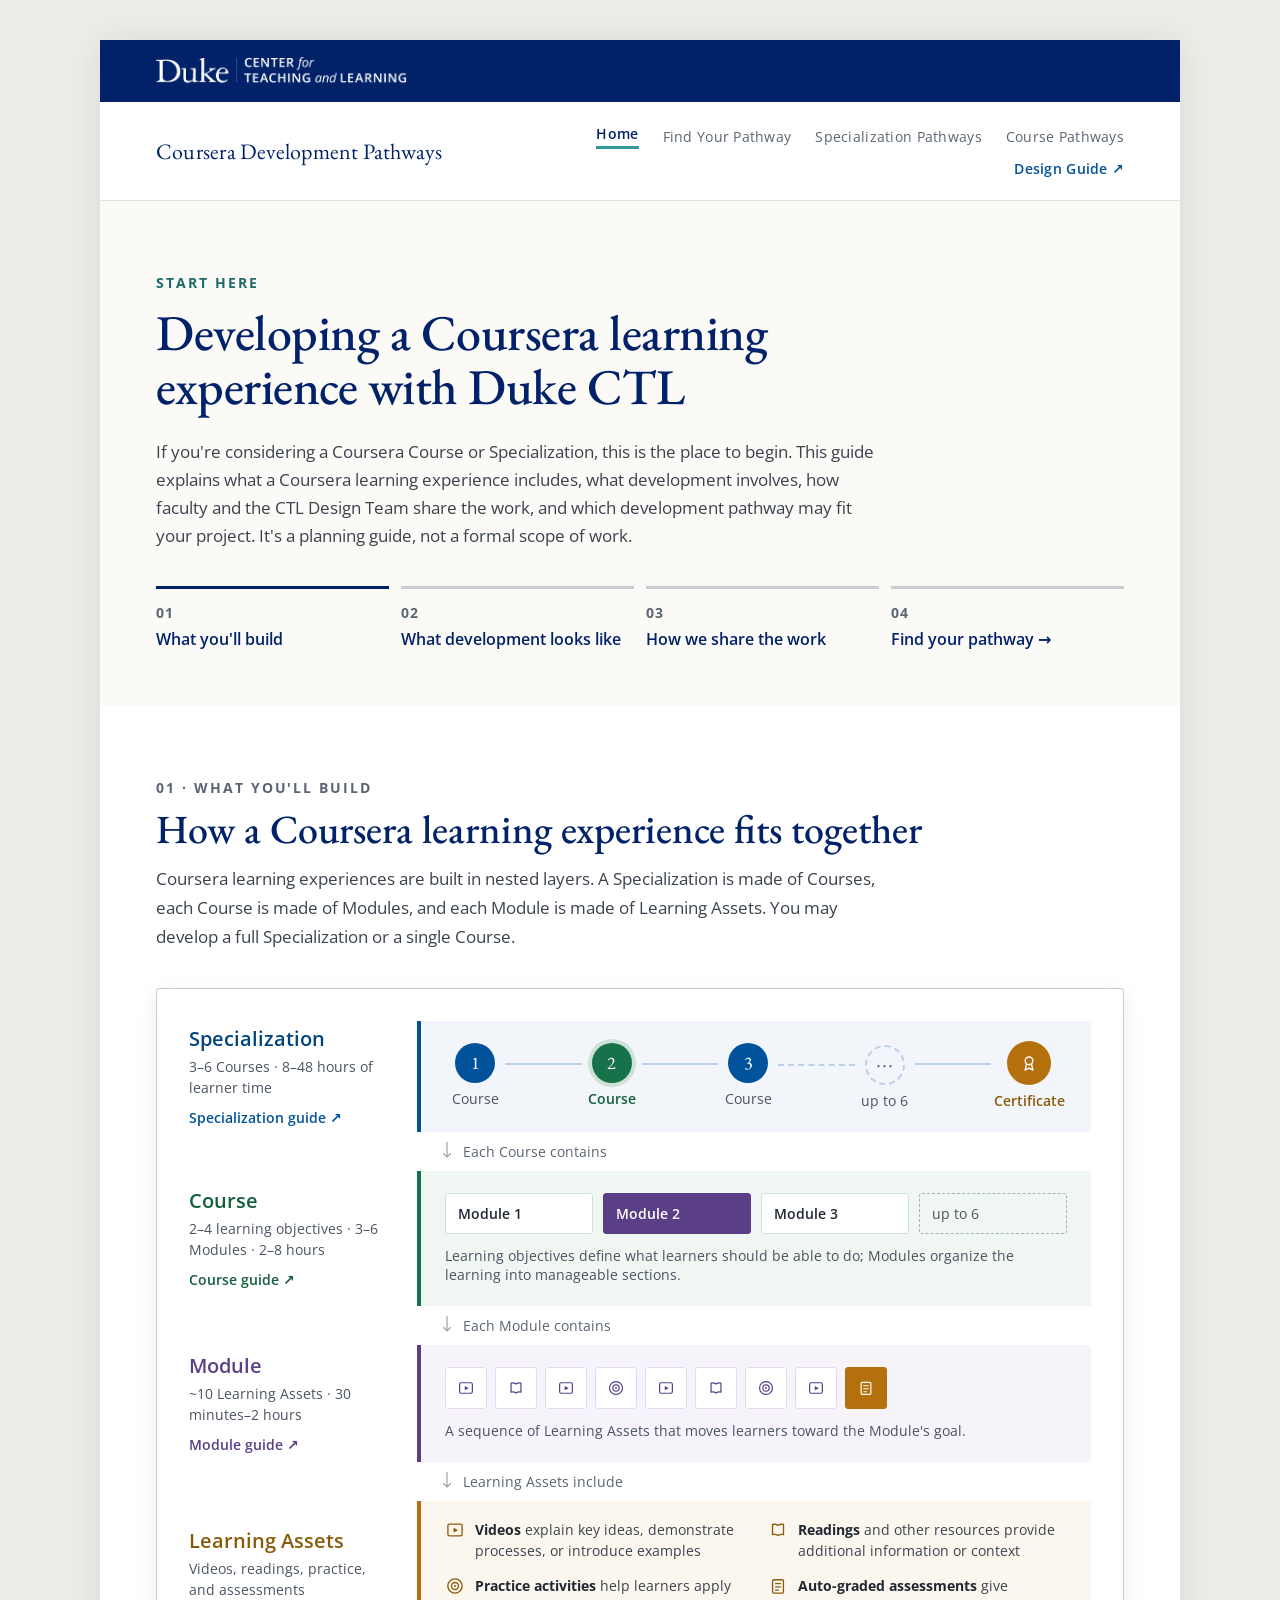
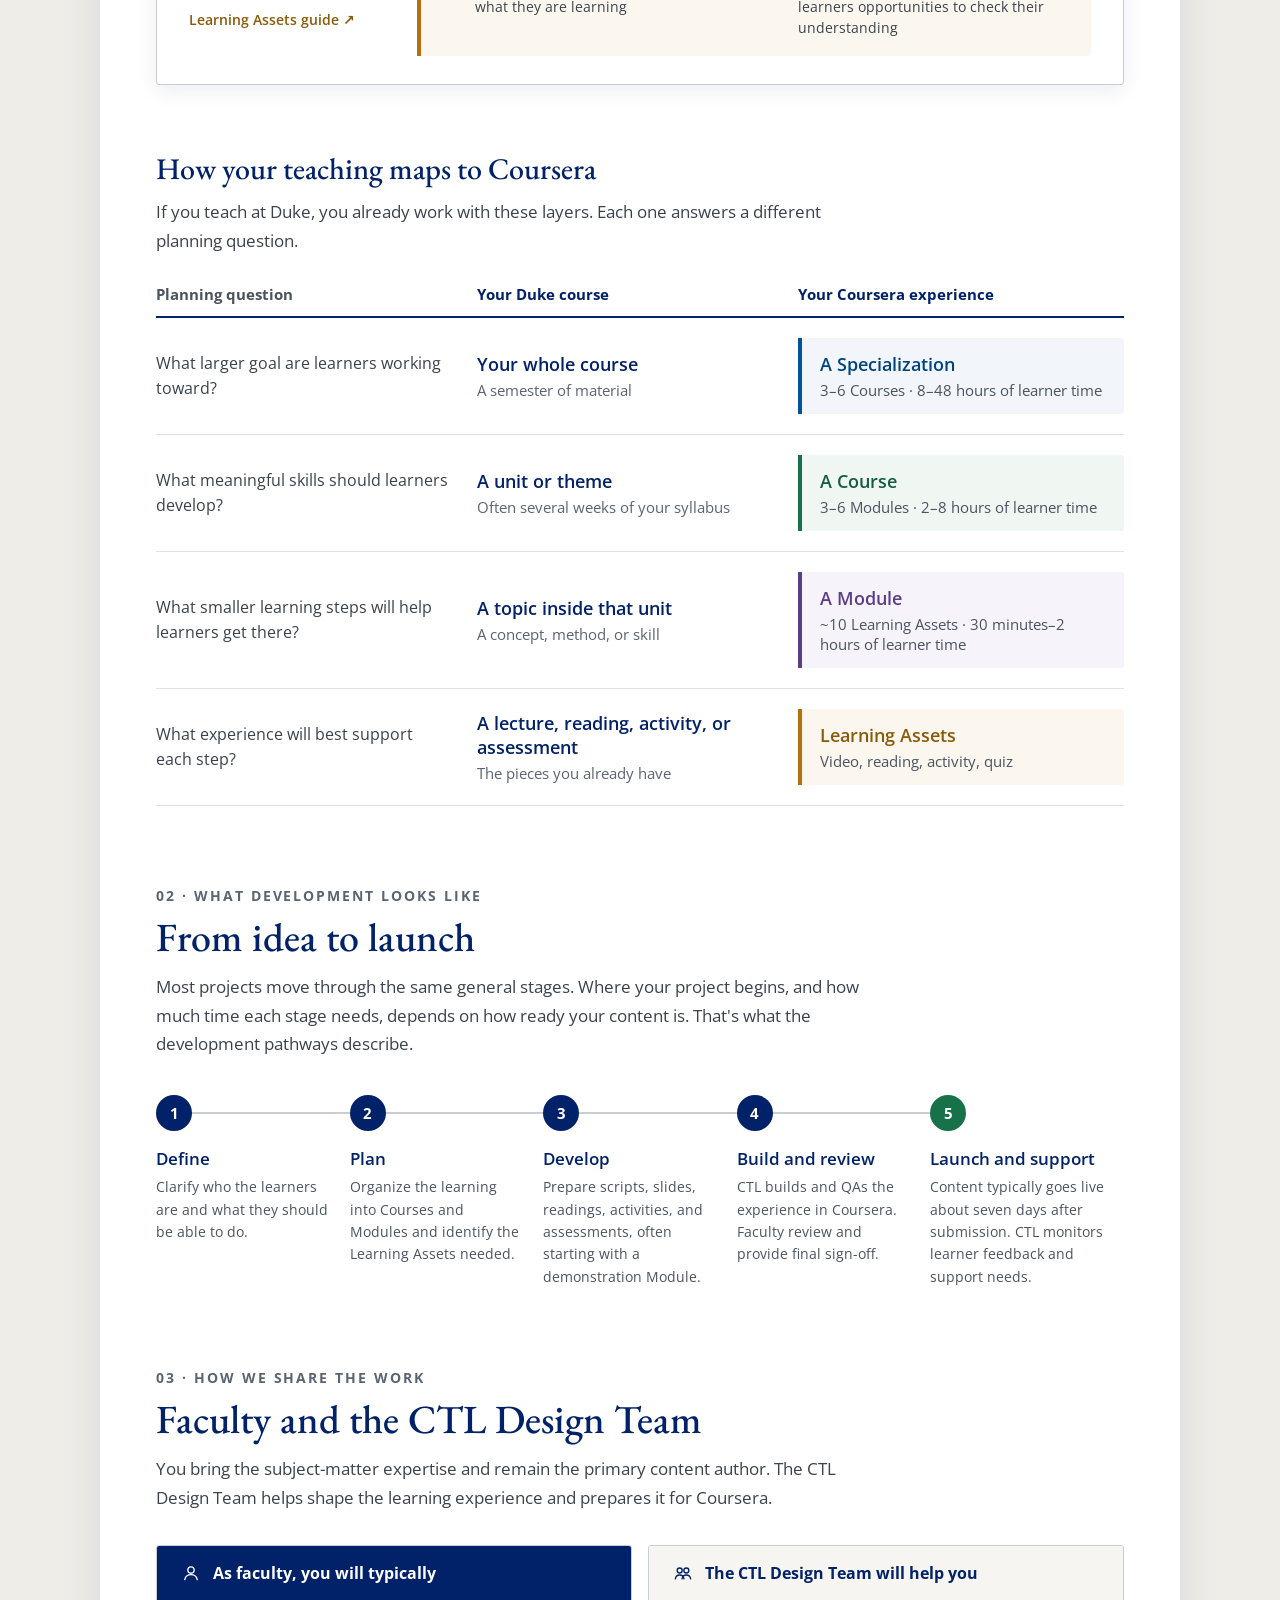
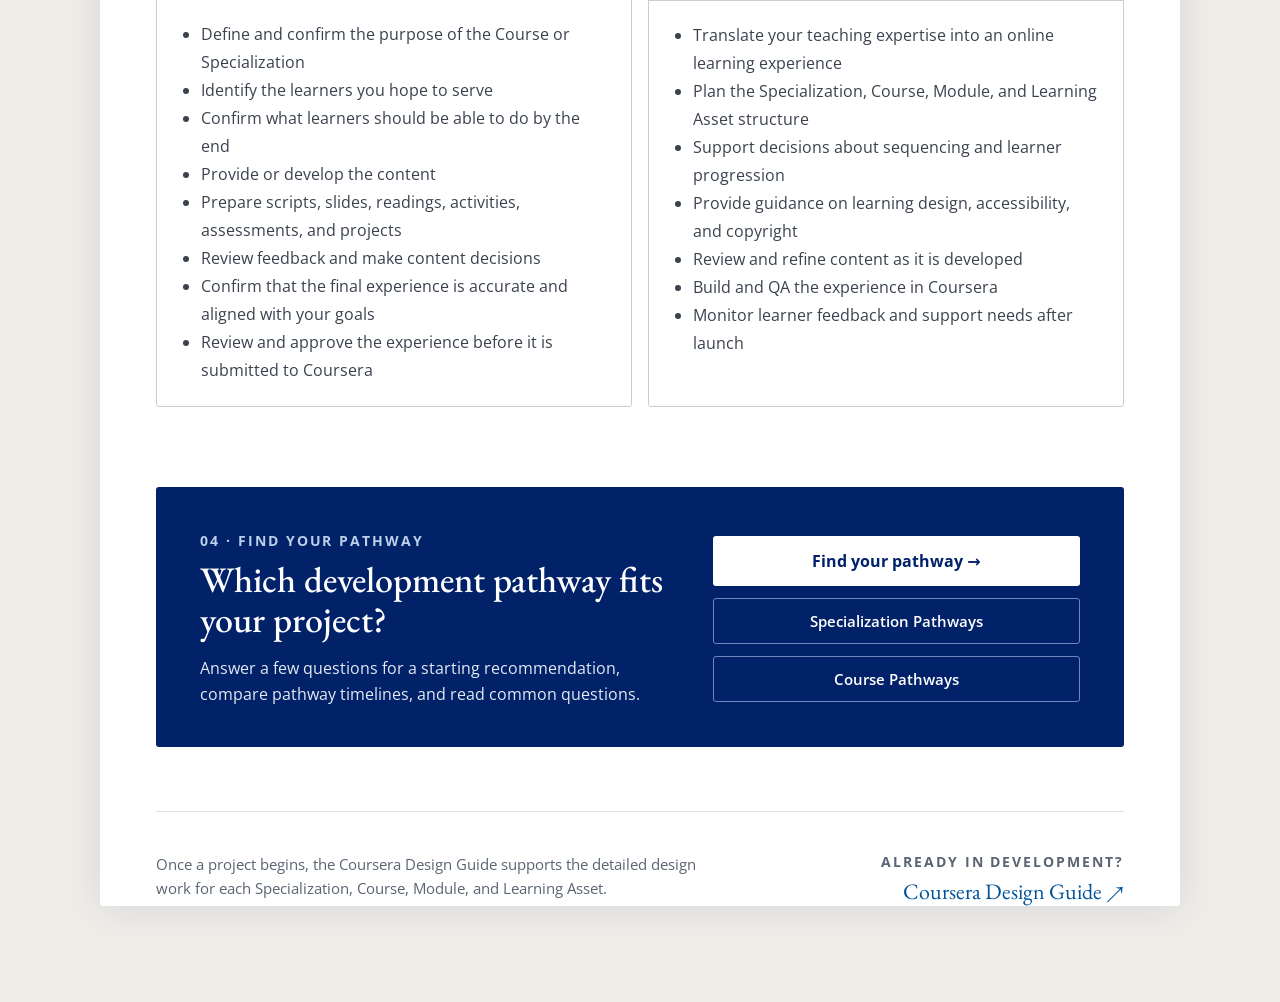
==== index.html @ c3b144e8 "Build Coursera Development Pathways static site Four pages flattened from the design handoff, with s" ====
<!DOCTYPE html>
<html lang="en">
<head>
<meta charset="utf-8">
<meta name="viewport" content="width=device-width, initial-scale=1">
<title>Coursera Development Pathways | Duke CTL</title>
<meta name="description" content="Duke CTL’s starting point for faculty developing a Coursera Course or Specialization: how development works, how the work is shared, and which development pathway fits your project.">
<link rel="preconnect" href="https://fonts.googleapis.com">
<link rel="preconnect" href="https://fonts.gstatic.com" crossorigin="">
<link href="https://fonts.googleapis.com/css2?family=EB+Garamond:ital,wght@0,400;0,500;0,600;1,400&amp;family=Open+Sans:wght@400;500;600;700&amp;display=swap" rel="stylesheet">
<link rel="stylesheet" href="site.css">
<style>

 body { margin:0; background:#EFEDE8; }
 a { color:#00539B; }
 a:hover { color:#125E3D; }
 @media screen and (max-width: 980px) {
   [data-shell] { padding:24px 16px !important; }
 }
 @media screen and (max-width: 820px) {
   [data-shell] [style*="grid-template-columns"] { grid-template-columns:minmax(0,1fr) !important; }
 }
 @media screen and (max-width: 680px) {
   [data-page] > div { padding-left:24px !important; padding-right:24px !important; }
 }
 :focus-visible{outline:2px solid #012169; outline-offset:2px;}
</style>
</head>
<body>
<div data-page="" style="font-family:'Open Sans',system-ui,sans-serif; padding:40px 24px; background:#EFEDE8;">
<div data-shell="" style="max-width:1080px; width:100%; margin:0 auto; background:#FFFFFF; box-shadow:0 2px 40px rgba(1,33,105,.10); border-radius:3px;">

<div style="display:flex; align-items:center; padding:16px 56px; background:#012169;">
<img src="assets/ctl-logo-white.png" alt="Duke Learning Innovation and Lifetime Education — Center for Teaching and Learning" style="height:30px; width:auto; display:block;">
</div>
<div style="display:flex; align-items:center; justify-content:space-between; gap:32px; padding:22px 56px; border-bottom:1px solid #E4E2DD;">
<span style="font-family:'EB Garamond',Garamond,serif; font-size:22px; color:#012169; letter-spacing:.01em; white-space:nowrap;">Coursera Development Pathways</span>
<nav aria-label="Site" style="display:flex; align-items:center; justify-content:flex-end; gap:10px 24px; font-size:14px; letter-spacing:.02em; flex-wrap:wrap;">
<span aria-current="page" style="color:#012169; font-weight:600; border-bottom:3px solid #339898; padding-bottom:3px; white-space:nowrap;">Home</span>
<a href="find-your-pathway.html" style="text-decoration:none; color:#5A6472; white-space:nowrap;">Find Your Pathway</a>
<a href="specialization-pathways.html" style="text-decoration:none; color:#5A6472; white-space:nowrap;">Specialization Pathways</a>
<a href="course-pathways.html" style="text-decoration:none; color:#5A6472; white-space:nowrap;">Course Pathways</a>
<a href="https://mlankster16.github.io/coursera-design-guide/" target="_blank" rel="noopener" style="text-decoration:none; color:#00539B; font-weight:600; white-space:nowrap;">Design Guide <span aria-hidden="true">↗</span><span class="sr-only"> (opens in a new tab)</span></a>
</nav>
</div>

<main>
<div style="padding:72px 56px 56px; background:#FBFAF7;">
<p style="margin:0 0 14px; font-size:14px; letter-spacing:.14em; text-transform:uppercase; color:#1D6B6B; font-weight:700;">Start here</p>
<h1 style="margin:0 0 24px; font-family:'EB Garamond',Garamond,serif; font-weight:500; font-size:50px; line-height:1.08; color:#012169; letter-spacing:-.01em; text-wrap:balance;">Developing a Coursera learning experience with Duke CTL</h1>
<p style="margin:0 0 36px; font-size:17px; line-height:1.65; color:#3A424E; max-width:730px; text-wrap:pretty;">If you're considering a Coursera Course or Specialization, this is the place to begin. This guide explains what a Coursera learning experience includes, what development involves, how faculty and the CTL Design Team share the work, and which development pathway may fit your project. It's a planning guide, not a formal scope of work.</p>
<div style="display:grid; grid-template-columns:repeat(4,minmax(0,1fr)); gap:12px;">
 <a href="#what" style="text-decoration:none; display:flex; flex-direction:column; gap:6px; padding:14px 0 0; border-top:3px solid #012169;" class="h1">
  <span style="font-size:14px; font-weight:700; color:#5A6472; letter-spacing:.1em;">01</span>
  <span style="font-size:16px; font-weight:600; color:#012169;">What you'll build</span>
 </a>
 <a href="#process" style="text-decoration:none; display:flex; flex-direction:column; gap:6px; padding:14px 0 0; border-top:3px solid #C9CDD4;" class="h1">
  <span style="font-size:14px; font-weight:700; color:#5A6472; letter-spacing:.1em;">02</span>
  <span style="font-size:16px; font-weight:600; color:#012169;">What development looks like</span>
 </a>
 <a href="#roles" style="text-decoration:none; display:flex; flex-direction:column; gap:6px; padding:14px 0 0; border-top:3px solid #C9CDD4;" class="h1">
  <span style="font-size:14px; font-weight:700; color:#5A6472; letter-spacing:.1em;">03</span>
  <span style="font-size:16px; font-weight:600; color:#012169;">How we share the work</span>
 </a>
 <a href="find-your-pathway.html" style="text-decoration:none; display:flex; flex-direction:column; gap:6px; padding:14px 0 0; border-top:3px solid #C9CDD4;" class="h1">
  <span style="font-size:14px; font-weight:700; color:#5A6472; letter-spacing:.1em;">04</span>
  <span style="font-size:16px; font-weight:600; color:#012169;">Find your pathway <span aria-hidden="true">→</span></span>
 </a>
</div>
</div>

<div id="what" style="padding:72px 56px 0;">
<p style="margin:0 0 10px; font-size:14px; letter-spacing:.14em; text-transform:uppercase; color:#5A6472; font-weight:700;">01 · What you'll build</p>
<h2 style="margin:0 0 14px; font-family:'EB Garamond',serif; font-weight:500; font-size:40px; line-height:1.1; color:#012169;">How a Coursera learning experience fits together</h2>
<p style="margin:0 0 36px; font-size:17px; line-height:1.7; color:#3A424E; max-width:730px; text-wrap:pretty;">Coursera learning experiences are built in nested layers. A Specialization is made of Courses, each Course is made of Modules, and each Module is made of Learning Assets. You may develop a full Specialization or a single Course.</p>

<div style="border:1px solid #C9CDD4; border-radius:3px; box-shadow:0 6px 20px rgba(1,33,105,.08); background:#FFFFFF; padding:32px 32px 28px;">

 <div style="display:grid; grid-template-columns:200px minmax(0,1fr); gap:28px; align-items:center;">
  <div>
   <p style="margin:0 0 4px; font-size:20px; font-weight:600; color:#00447F;">Specialization</p>
   <p style="margin:0 0 8px; font-size:14px; line-height:1.5; color:#4A5361;">3–6 Courses · 8–48 hours of learner time</p>
   <a href="https://mlankster16.github.io/coursera-design-guide/specialization/" target="_blank" rel="noopener" style="font-size:14px; font-weight:600; color:#00539B; text-decoration:none;">Specialization guide <span aria-hidden="true">↗</span><span class="sr-only"> (opens in a new tab)</span></a>
  </div>
  <div style="border-left:4px solid #00539B; background:#F2F6FB; border-radius:0 3px 3px 0; padding:22px 24px;">
   <div style="display:flex; align-items:flex-start;">
    <div style="flex:none; display:flex; flex-direction:column; align-items:center; gap:6px; width:60px;">
     <div style="width:40px; height:40px; border-radius:50%; background:#00539B; color:#FFFFFF; display:flex; align-items:center; justify-content:center; font-family:'EB Garamond',serif; font-size:18px;">1</div>
     <span style="font-size:14px; color:#4A5361;">Course</span>
    </div>
    <div style="flex:1 1 auto; height:2px; background:#BCD0E8; margin-top:20px;"></div>
    <div style="flex:none; display:flex; flex-direction:column; align-items:center; gap:6px; width:60px;">
     <div style="width:40px; height:40px; border-radius:50%; background:#17724A; color:#FFFFFF; display:flex; align-items:center; justify-content:center; font-family:'EB Garamond',serif; font-size:18px; box-shadow:0 0 0 4px #CFE2D8;">2</div>
     <span style="font-size:14px; color:#125E3D; font-weight:600;">Course</span>
    </div>
    <div style="flex:1 1 auto; height:2px; background:#BCD0E8; margin-top:20px;"></div>
    <div style="flex:none; display:flex; flex-direction:column; align-items:center; gap:6px; width:60px;">
     <div style="width:40px; height:40px; border-radius:50%; background:#00539B; color:#FFFFFF; display:flex; align-items:center; justify-content:center; font-family:'EB Garamond',serif; font-size:18px;">3</div>
     <span style="font-size:14px; color:#4A5361;">Course</span>
    </div>
    <div style="flex:1 1 auto; height:0; border-top:2px dashed #BCD0E8; margin-top:21px;"></div>
    <div style="flex:none; display:flex; flex-direction:column; align-items:center; gap:6px; width:60px;">
     <div style="width:36px; height:36px; margin-top:2px; border-radius:50%; border:2px dashed #BCD0E8; color:#5A6472; display:flex; align-items:center; justify-content:center; font-size:18px;">⋯</div>
     <span style="font-size:14px; color:#4A5361;">up to 6</span>
    </div>
    <div style="flex:1 1 auto; height:2px; background:#BCD0E8; margin-top:20px;"></div>
    <div style="flex:none; display:flex; flex-direction:column; align-items:center; gap:6px; width:76px;">
     <div style="width:44px; height:44px; margin-top:-2px; border-radius:50%; background:#B4700C; display:flex; align-items:center; justify-content:center;"><svg viewBox="0 0 24 24" width="20" height="20" aria-hidden="true"><circle cx="12" cy="9.4" r="4.6" fill="none" stroke="#FFFFFF" stroke-width="1.7"></circle><path d="M9 13.2l-1.7 7.3 4.7-2.3 4.7 2.3-1.7-7.3" fill="none" stroke="#FFFFFF" stroke-width="1.7" stroke-linejoin="round"></path></svg></div>
     <span style="font-size:14px; color:#8A5A0B; font-weight:600;">Certificate</span>
    </div>
   </div>
  </div>
 </div>

 <div style="display:grid; grid-template-columns:200px minmax(0,1fr); gap:28px;">
  <div></div>
  <div style="display:flex; align-items:center; gap:10px; padding:10px 0 10px 24px; font-size:14px; color:#5A6472;">
   <svg viewBox="0 0 16 24" width="12" height="18" aria-hidden="true"><path d="M8 0v20M3 15l5 5 5-5" fill="none" stroke="#9AA3AE" stroke-width="1.6"></path></svg>
   <span>Each Course contains</span>
  </div>
 </div>

 <div style="display:grid; grid-template-columns:200px minmax(0,1fr); gap:28px; align-items:center;">
  <div>
   <p style="margin:0 0 4px; font-size:20px; font-weight:600; color:#125E3D;">Course</p>
   <p style="margin:0 0 8px; font-size:14px; line-height:1.5; color:#4A5361;">2–4 learning objectives · 3–6 Modules · 2–8 hours</p>
   <a href="https://mlankster16.github.io/coursera-design-guide/course/" target="_blank" rel="noopener" style="font-size:14px; font-weight:600; color:#125E3D; text-decoration:none;">Course guide <span aria-hidden="true">↗</span><span class="sr-only"> (opens in a new tab)</span></a>
  </div>
  <div style="border-left:4px solid #17724A; background:#F0F6F2; border-radius:0 3px 3px 0; padding:22px 24px;">
   <div style="display:flex; gap:10px; flex-wrap:wrap;">
    <div style="flex:1 1 90px; background:#FFFFFF; border:1px solid #CFE2D8; border-radius:3px; padding:10px 12px; font-size:14px; font-weight:600; color:#1F2833;">Module 1</div>
    <div style="flex:1 1 90px; background:#5A3F87; border:1px solid #5A3F87; border-radius:3px; padding:10px 12px; font-size:14px; font-weight:600; color:#FFFFFF;">Module 2</div>
    <div style="flex:1 1 90px; background:#FFFFFF; border:1px solid #CFE2D8; border-radius:3px; padding:10px 12px; font-size:14px; font-weight:600; color:#1F2833;">Module 3</div>
    <div style="flex:1 1 90px; background:transparent; border:1px dashed #9FB8AB; border-radius:3px; padding:10px 12px; font-size:14px; color:#4A5361;">up to 6</div>
   </div>
   <p style="margin:12px 0 0; font-size:14px; color:#4A5361;">Learning objectives define what learners should be able to do; Modules organize the learning into manageable sections.</p>
  </div>
 </div>

 <div style="display:grid; grid-template-columns:200px minmax(0,1fr); gap:28px;">
  <div></div>
  <div style="display:flex; align-items:center; gap:10px; padding:10px 0 10px 24px; font-size:14px; color:#5A6472;">
   <svg viewBox="0 0 16 24" width="12" height="18" aria-hidden="true"><path d="M8 0v20M3 15l5 5 5-5" fill="none" stroke="#9AA3AE" stroke-width="1.6"></path></svg>
   <span>Each Module contains</span>
  </div>
 </div>

 <div style="display:grid; grid-template-columns:200px minmax(0,1fr); gap:28px; align-items:center;">
  <div>
   <p style="margin:0 0 4px; font-size:20px; font-weight:600; color:#5A3F87;">Module</p>
   <p style="margin:0 0 8px; font-size:14px; line-height:1.5; color:#4A5361;">~10 Learning Assets · 30 minutes–2 hours</p>
   <a href="https://mlankster16.github.io/coursera-design-guide/module/" target="_blank" rel="noopener" style="font-size:14px; font-weight:600; color:#5A3F87; text-decoration:none;">Module guide <span aria-hidden="true">↗</span><span class="sr-only"> (opens in a new tab)</span></a>
  </div>
  <div style="border-left:4px solid #5A3F87; background:#F6F3FA; border-radius:0 3px 3px 0; padding:22px 24px;">
   <div style="display:flex; gap:8px; flex-wrap:wrap;">
    <div title="Video" style="width:40px; height:40px; background:#FFFFFF; border:1px solid #E3DBF0; border-radius:3px; display:flex; align-items:center; justify-content:center;"><svg viewBox="0 0 24 24" width="18" height="18" aria-hidden="true"><rect x="3.5" y="5" width="17" height="14" rx="2" fill="none" stroke="#5A3F87" stroke-width="1.6"></rect><path d="M10.3 9.3l5.4 2.9-5.4 2.9z" fill="#5A3F87"></path></svg></div>
    <div title="Reading" style="width:40px; height:40px; background:#FFFFFF; border:1px solid #E3DBF0; border-radius:3px; display:flex; align-items:center; justify-content:center;"><svg viewBox="0 0 24 24" width="18" height="18" aria-hidden="true"><path d="M12 6.6c-1.9-1.4-4.3-1.8-6.6-1.2v12.1c2.3-.6 4.7-.2 6.6 1.1 1.9-1.3 4.3-1.7 6.6-1.1V5.4c-2.3-.6-4.7-.2-6.6 1.2z" fill="none" stroke="#5A3F87" stroke-width="1.6" stroke-linejoin="round"></path></svg></div>
    <div title="Video" style="width:40px; height:40px; background:#FFFFFF; border:1px solid #E3DBF0; border-radius:3px; display:flex; align-items:center; justify-content:center;"><svg viewBox="0 0 24 24" width="18" height="18" aria-hidden="true"><rect x="3.5" y="5" width="17" height="14" rx="2" fill="none" stroke="#5A3F87" stroke-width="1.6"></rect><path d="M10.3 9.3l5.4 2.9-5.4 2.9z" fill="#5A3F87"></path></svg></div>
    <div title="Practice" style="width:40px; height:40px; background:#FFFFFF; border:1px solid #E3DBF0; border-radius:3px; display:flex; align-items:center; justify-content:center;"><svg viewBox="0 0 24 24" width="18" height="18" aria-hidden="true"><circle cx="12" cy="12" r="8.6" fill="none" stroke="#5A3F87" stroke-width="1.6"></circle><circle cx="12" cy="12" r="4.2" fill="none" stroke="#5A3F87" stroke-width="1.6"></circle><circle cx="12" cy="12" r="1.2" fill="#5A3F87"></circle></svg></div>
    <div title="Video" style="width:40px; height:40px; background:#FFFFFF; border:1px solid #E3DBF0; border-radius:3px; display:flex; align-items:center; justify-content:center;"><svg viewBox="0 0 24 24" width="18" height="18" aria-hidden="true"><rect x="3.5" y="5" width="17" height="14" rx="2" fill="none" stroke="#5A3F87" stroke-width="1.6"></rect><path d="M10.3 9.3l5.4 2.9-5.4 2.9z" fill="#5A3F87"></path></svg></div>
    <div title="Reading" style="width:40px; height:40px; background:#FFFFFF; border:1px solid #E3DBF0; border-radius:3px; display:flex; align-items:center; justify-content:center;"><svg viewBox="0 0 24 24" width="18" height="18" aria-hidden="true"><path d="M12 6.6c-1.9-1.4-4.3-1.8-6.6-1.2v12.1c2.3-.6 4.7-.2 6.6 1.1 1.9-1.3 4.3-1.7 6.6-1.1V5.4c-2.3-.6-4.7-.2-6.6 1.2z" fill="none" stroke="#5A3F87" stroke-width="1.6" stroke-linejoin="round"></path></svg></div>
    <div title="Practice" style="width:40px; height:40px; background:#FFFFFF; border:1px solid #E3DBF0; border-radius:3px; display:flex; align-items:center; justify-content:center;"><svg viewBox="0 0 24 24" width="18" height="18" aria-hidden="true"><circle cx="12" cy="12" r="8.6" fill="none" stroke="#5A3F87" stroke-width="1.6"></circle><circle cx="12" cy="12" r="4.2" fill="none" stroke="#5A3F87" stroke-width="1.6"></circle><circle cx="12" cy="12" r="1.2" fill="#5A3F87"></circle></svg></div>
    <div title="Video" style="width:40px; height:40px; background:#FFFFFF; border:1px solid #E3DBF0; border-radius:3px; display:flex; align-items:center; justify-content:center;"><svg viewBox="0 0 24 24" width="18" height="18" aria-hidden="true"><rect x="3.5" y="5" width="17" height="14" rx="2" fill="none" stroke="#5A3F87" stroke-width="1.6"></rect><path d="M10.3 9.3l5.4 2.9-5.4 2.9z" fill="#5A3F87"></path></svg></div>
    <div title="Assessment" style="width:40px; height:40px; background:#B4700C; border:1px solid #B4700C; border-radius:3px; display:flex; align-items:center; justify-content:center;"><svg viewBox="0 0 24 24" width="18" height="18" aria-hidden="true"><rect x="5.5" y="4.5" width="13" height="16" rx="1.6" fill="none" stroke="#FFFFFF" stroke-width="1.6"></rect><path d="M9 9h6M9 13h6M9 17h3.5" fill="none" stroke="#FFFFFF" stroke-width="1.5" stroke-linecap="round"></path></svg></div>
   </div>
   <p style="margin:12px 0 0; font-size:14px; color:#4A5361;">A sequence of Learning Assets that moves learners toward the Module's goal.</p>
  </div>
 </div>

 <div style="display:grid; grid-template-columns:200px minmax(0,1fr); gap:28px;">
  <div></div>
  <div style="display:flex; align-items:center; gap:10px; padding:10px 0 10px 24px; font-size:14px; color:#5A6472;">
   <svg viewBox="0 0 16 24" width="12" height="18" aria-hidden="true"><path d="M8 0v20M3 15l5 5 5-5" fill="none" stroke="#9AA3AE" stroke-width="1.6"></path></svg>
   <span>Learning Assets include</span>
  </div>
 </div>

 <div style="display:grid; grid-template-columns:200px minmax(0,1fr); gap:28px; align-items:center;">
  <div>
   <p style="margin:0 0 4px; font-size:20px; font-weight:600; color:#8A5A0B;">Learning Assets</p>
   <p style="margin:0 0 8px; font-size:14px; line-height:1.5; color:#4A5361;">Videos, readings, practice, and assessments</p>
   <a href="https://mlankster16.github.io/coursera-design-guide/learning-assets/" target="_blank" rel="noopener" style="font-size:14px; font-weight:600; color:#8A5A0B; text-decoration:none;">Learning Assets guide <span aria-hidden="true">↗</span><span class="sr-only"> (opens in a new tab)</span></a>
  </div>
  <div style="border-left:4px solid #B4700C; background:#FCF7EE; border-radius:0 3px 3px 0; padding:18px 24px;">
   <div style="display:grid; grid-template-columns:repeat(2,minmax(0,1fr)); gap:14px 24px;">
    <div style="display:flex; gap:10px; align-items:flex-start;">
     <svg viewBox="0 0 24 24" width="20" height="20" aria-hidden="true" style="flex:none; margin-top:1px;"><rect x="3.5" y="5" width="17" height="14" rx="2" fill="none" stroke="#8A5A0B" stroke-width="1.6"></rect><path d="M10.3 9.3l5.4 2.9-5.4 2.9z" fill="#8A5A0B"></path></svg>
     <p style="margin:0; font-size:14px; line-height:1.5; color:#3A424E;"><strong style="color:#1F2833;">Videos</strong> explain key ideas, demonstrate processes, or introduce examples</p>
    </div>
    <div style="display:flex; gap:10px; align-items:flex-start;">
     <svg viewBox="0 0 24 24" width="20" height="20" aria-hidden="true" style="flex:none; margin-top:1px;"><path d="M12 6.6c-1.9-1.4-4.3-1.8-6.6-1.2v12.1c2.3-.6 4.7-.2 6.6 1.1 1.9-1.3 4.3-1.7 6.6-1.1V5.4c-2.3-.6-4.7-.2-6.6 1.2z" fill="none" stroke="#8A5A0B" stroke-width="1.6" stroke-linejoin="round"></path></svg>
     <p style="margin:0; font-size:14px; line-height:1.5; color:#3A424E;"><strong style="color:#1F2833;">Readings</strong> and other resources provide additional information or context</p>
    </div>
    <div style="display:flex; gap:10px; align-items:flex-start;">
     <svg viewBox="0 0 24 24" width="20" height="20" aria-hidden="true" style="flex:none; margin-top:1px;"><circle cx="12" cy="12" r="8.6" fill="none" stroke="#8A5A0B" stroke-width="1.6"></circle><circle cx="12" cy="12" r="4.2" fill="none" stroke="#8A5A0B" stroke-width="1.6"></circle><circle cx="12" cy="12" r="1.2" fill="#8A5A0B"></circle></svg>
     <p style="margin:0; font-size:14px; line-height:1.5; color:#3A424E;"><strong style="color:#1F2833;">Practice activities</strong> help learners apply what they are learning</p>
    </div>
    <div style="display:flex; gap:10px; align-items:flex-start;">
     <svg viewBox="0 0 24 24" width="20" height="20" aria-hidden="true" style="flex:none; margin-top:1px;"><rect x="5.5" y="4.5" width="13" height="16" rx="1.6" fill="none" stroke="#8A5A0B" stroke-width="1.6"></rect><path d="M9 9h6M9 13h6M9 17h3.5" fill="none" stroke="#8A5A0B" stroke-width="1.5" stroke-linecap="round"></path></svg>
     <p style="margin:0; font-size:14px; line-height:1.5; color:#3A424E;"><strong style="color:#1F2833;">Auto-graded assessments</strong> give learners opportunities to check their understanding</p>
    </div>
   </div>
  </div>
 </div>
</div>
</div>

<div style="padding:64px 56px 0;">
<h3 style="margin:0 0 10px; font-family:'EB Garamond',serif; font-weight:500; font-size:30px; color:#012169;">How your teaching maps to Coursera</h3>
<p style="margin:0 0 28px; font-size:17px; line-height:1.7; color:#3A424E; max-width:730px;">If you teach at Duke, you already work with these layers. Each one answers a different planning question.</p>
<div style="display:grid; grid-template-columns:minmax(0,1fr) minmax(0,1fr) minmax(0,1.1fr); gap:24px; padding:0 0 12px; border-bottom:2px solid #012169;">
 <p style="margin:0; font-size:15px; font-weight:700; color:#4A5361;">Planning question</p>
 <p style="margin:0; font-size:15px; font-weight:700; color:#012169;">Your Duke course</p>
 <p style="margin:0; font-size:15px; font-weight:700; color:#012169;">Your Coursera experience</p>
</div>
<div style="display:grid; grid-template-columns:minmax(0,1fr) minmax(0,1fr) minmax(0,1.1fr); gap:24px; align-items:center; padding:20px 0; border-bottom:1px solid #E4E2DD;">
 <p style="margin:0; font-size:16px; line-height:1.55; color:#3A424E;">What larger goal are learners working toward?</p>
 <div><p style="margin:0 0 4px; font-size:18px; font-weight:600; color:#012169;">Your whole course</p><p style="margin:0; font-size:15px; color:#5A6472;">A semester of material</p></div>
 <div style="border-left:4px solid #00539B; background:#F2F6FB; padding:14px 18px; border-radius:0 3px 3px 0;"><p style="margin:0 0 4px; font-size:18px; font-weight:600; color:#00447F;">A Specialization</p><p style="margin:0; font-size:15px; color:#4A5361;">3–6 Courses · 8–48 hours of learner time</p></div>
</div>
<div style="display:grid; grid-template-columns:minmax(0,1fr) minmax(0,1fr) minmax(0,1.1fr); gap:24px; align-items:center; padding:20px 0; border-bottom:1px solid #E4E2DD;">
 <p style="margin:0; font-size:16px; line-height:1.55; color:#3A424E;">What meaningful skills should learners develop?</p>
 <div><p style="margin:0 0 4px; font-size:18px; font-weight:600; color:#012169;">A unit or theme</p><p style="margin:0; font-size:15px; color:#5A6472;">Often several weeks of your syllabus</p></div>
 <div style="border-left:4px solid #17724A; background:#F0F6F2; padding:14px 18px; border-radius:0 3px 3px 0;"><p style="margin:0 0 4px; font-size:18px; font-weight:600; color:#125E3D;">A Course</p><p style="margin:0; font-size:15px; color:#4A5361;">3–6 Modules · 2–8 hours of learner time</p></div>
</div>
<div style="display:grid; grid-template-columns:minmax(0,1fr) minmax(0,1fr) minmax(0,1.1fr); gap:24px; align-items:center; padding:20px 0; border-bottom:1px solid #E4E2DD;">
 <p style="margin:0; font-size:16px; line-height:1.55; color:#3A424E;">What smaller learning steps will help learners get there?</p>
 <div><p style="margin:0 0 4px; font-size:18px; font-weight:600; color:#012169;">A topic inside that unit</p><p style="margin:0; font-size:15px; color:#5A6472;">A concept, method, or skill</p></div>
 <div style="border-left:4px solid #5A3F87; background:#F6F3FA; padding:14px 18px; border-radius:0 3px 3px 0;"><p style="margin:0 0 4px; font-size:18px; font-weight:600; color:#5A3F87;">A Module</p><p style="margin:0; font-size:15px; color:#4A5361;">~10 Learning Assets · 30 minutes–2 hours of learner time</p></div>
</div>
<div style="display:grid; grid-template-columns:minmax(0,1fr) minmax(0,1fr) minmax(0,1.1fr); gap:24px; align-items:center; padding:20px 0; border-bottom:1px solid #E4E2DD;">
 <p style="margin:0; font-size:16px; line-height:1.55; color:#3A424E;">What experience will best support each step?</p>
 <div><p style="margin:0 0 4px; font-size:18px; font-weight:600; color:#012169;">A lecture, reading, activity, or assessment</p><p style="margin:0; font-size:15px; color:#5A6472;">The pieces you already have</p></div>
 <div style="border-left:4px solid #B4700C; background:#FCF7EE; padding:14px 18px; border-radius:0 3px 3px 0;"><p style="margin:0 0 4px; font-size:18px; font-weight:600; color:#8A5A0B;">Learning Assets</p><p style="margin:0; font-size:15px; color:#4A5361;">Video, reading, activity, quiz</p></div>
</div>
</div>



<div id="process" style="padding:80px 56px 0;">
<p style="margin:0 0 10px; font-size:14px; letter-spacing:.14em; text-transform:uppercase; color:#5A6472; font-weight:700;">02 · What development looks like</p>
<h2 style="margin:0 0 14px; font-family:'EB Garamond',serif; font-weight:500; font-size:40px; line-height:1.1; color:#012169;">From idea to launch</h2>
<p style="margin:0 0 36px; font-size:17px; line-height:1.7; color:#3A424E; max-width:730px; text-wrap:pretty;">Most projects move through the same general stages. Where your project begins, and how much time each stage needs, depends on how ready your content is. That's what the development pathways describe.</p>

<div style="display:grid; grid-template-columns:repeat(5,minmax(0,1fr)); gap:0;">
 <div style="display:flex; flex-direction:column;">
  <div style="display:flex; align-items:center;"><div style="flex:none; width:36px; height:36px; border-radius:50%; background:#012169; color:#FFFFFF; display:flex; align-items:center; justify-content:center; font-size:15px; font-weight:700;">1</div><div style="flex:1; height:2px; background:#C9CDD4;"></div></div>
  <div style="padding:16px 18px 0 0;">
   <p style="margin:0 0 6px; font-size:17px; font-weight:600; color:#012169;">Define</p>
   <p style="margin:0; font-size:14px; line-height:1.6; color:#4A5361;">Clarify who the learners are and what they should be able to do.</p>
  </div>
 </div>
 <div style="display:flex; flex-direction:column;">
  <div style="display:flex; align-items:center;"><div style="flex:none; width:36px; height:36px; border-radius:50%; background:#012169; color:#FFFFFF; display:flex; align-items:center; justify-content:center; font-size:15px; font-weight:700;">2</div><div style="flex:1; height:2px; background:#C9CDD4;"></div></div>
  <div style="padding:16px 18px 0 0;">
   <p style="margin:0 0 6px; font-size:17px; font-weight:600; color:#012169;">Plan</p>
   <p style="margin:0; font-size:14px; line-height:1.6; color:#4A5361;">Organize the learning into Courses and Modules and identify the Learning Assets needed.</p>
  </div>
 </div>
 <div style="display:flex; flex-direction:column;">
  <div style="display:flex; align-items:center;"><div style="flex:none; width:36px; height:36px; border-radius:50%; background:#012169; color:#FFFFFF; display:flex; align-items:center; justify-content:center; font-size:15px; font-weight:700;">3</div><div style="flex:1; height:2px; background:#C9CDD4;"></div></div>
  <div style="padding:16px 18px 0 0;">
   <p style="margin:0 0 6px; font-size:17px; font-weight:600; color:#012169;">Develop</p>
   <p style="margin:0; font-size:14px; line-height:1.6; color:#4A5361;">Prepare scripts, slides, readings, activities, and assessments, often starting with a demonstration Module.</p>
  </div>
 </div>
 <div style="display:flex; flex-direction:column;">
  <div style="display:flex; align-items:center;"><div style="flex:none; width:36px; height:36px; border-radius:50%; background:#012169; color:#FFFFFF; display:flex; align-items:center; justify-content:center; font-size:15px; font-weight:700;">4</div><div style="flex:1; height:2px; background:#C9CDD4;"></div></div>
  <div style="padding:16px 18px 0 0;">
   <p style="margin:0 0 6px; font-size:17px; font-weight:600; color:#012169;">Build and review</p>
   <p style="margin:0; font-size:14px; line-height:1.6; color:#4A5361;">CTL builds and QAs the experience in Coursera. Faculty review and provide final sign-off.</p>
  </div>
 </div>
 <div style="display:flex; flex-direction:column;">
  <div style="display:flex; align-items:center;"><div style="flex:none; width:36px; height:36px; border-radius:50%; background:#17724A; color:#FFFFFF; display:flex; align-items:center; justify-content:center; font-size:15px; font-weight:700;">5</div></div>
  <div style="padding:16px 0 0 0;">
   <p style="margin:0 0 6px; font-size:17px; font-weight:600; color:#012169;">Launch and support</p>
   <p style="margin:0; font-size:14px; line-height:1.6; color:#4A5361;">Content typically goes live about seven days after submission. CTL monitors learner feedback and support needs.</p>
  </div>
 </div>
</div>
</div>

<div id="roles" style="padding:80px 56px 0;">
<p style="margin:0 0 10px; font-size:14px; letter-spacing:.14em; text-transform:uppercase; color:#5A6472; font-weight:700;">03 · How we share the work</p>
<h2 style="margin:0 0 14px; font-family:'EB Garamond',serif; font-weight:500; font-size:40px; line-height:1.1; color:#012169;">Faculty and the CTL Design Team</h2>
<p style="margin:0 0 32px; font-size:17px; line-height:1.7; color:#3A424E; max-width:730px; text-wrap:pretty;">You bring the subject-matter expertise and remain the primary content author. The CTL Design Team helps shape the learning experience and prepares it for Coursera.</p>
<div style="display:grid; grid-template-columns:repeat(2,minmax(0,1fr)); gap:16px;">
 <div style="border:1px solid #C9CDD4; border-radius:3px; overflow:hidden;">
  <div style="display:flex; align-items:center; gap:12px; padding:16px 24px; background:#012169;">
   <svg viewBox="0 0 24 24" width="20" height="20" aria-hidden="true"><circle cx="12" cy="8.5" r="3.8" fill="none" stroke="#FFFFFF" stroke-width="1.6"></circle><path d="M4.5 20c.8-3.9 3.8-6 7.5-6s6.7 2.1 7.5 6" fill="none" stroke="#FFFFFF" stroke-width="1.6" stroke-linecap="round"></path></svg>
   <p style="margin:0; font-size:16px; font-weight:700; color:#FFFFFF;">As faculty, you will typically</p>
  </div>
  <ul style="margin:0; padding:20px 26px 22px 44px; font-size:16px; line-height:1.75; color:#3A424E;">
   <li>Define and confirm the purpose of the Course or Specialization</li>
   <li>Identify the learners you hope to serve</li>
   <li>Confirm what learners should be able to do by the end</li>
   <li>Provide or develop the content</li>
   <li>Prepare scripts, slides, readings, activities, assessments, and projects</li>
   <li>Review feedback and make content decisions</li>
   <li>Confirm that the final experience is accurate and aligned with your goals</li>
   <li>Review and approve the experience before it is submitted to Coursera</li>
  </ul>
 </div>
 <div style="border:1px solid #C9CDD4; border-radius:3px; overflow:hidden;">
  <div style="display:flex; align-items:center; gap:12px; padding:16px 24px; background:#F6F5F1; border-bottom:1px solid #C9CDD4;">
   <svg viewBox="0 0 24 24" width="20" height="20" aria-hidden="true"><circle cx="8" cy="9" r="3" fill="none" stroke="#012169" stroke-width="1.6"></circle><circle cx="16" cy="9" r="3" fill="none" stroke="#012169" stroke-width="1.6"></circle><path d="M2.8 19c.6-3 2.6-4.6 5.2-4.6s4.6 1.6 5.2 4.6M10.8 19c.6-3 2.6-4.6 5.2-4.6s4.6 1.6 5.2 4.6" fill="none" stroke="#012169" stroke-width="1.6" stroke-linecap="round"></path></svg>
   <p style="margin:0; font-size:16px; font-weight:700; color:#012169;">The CTL Design Team will help you</p>
  </div>
  <ul style="margin:0; padding:20px 26px 22px 44px; font-size:16px; line-height:1.75; color:#3A424E;">
   <li>Translate your teaching expertise into an online learning experience</li>
   <li>Plan the Specialization, Course, Module, and Learning Asset structure</li>
   <li>Support decisions about sequencing and learner progression</li>
   <li>Provide guidance on learning design, accessibility, and copyright</li>
   <li>Review and refine content as it is developed</li>
   <li>Build and QA the experience in Coursera</li>
   <li>Monitor learner feedback and support needs after launch</li>
  </ul>
 </div>
</div>
</div>

<div style="padding:80px 56px 0;">
<div style="background:#012169; border-radius:3px; padding:44px 44px 40px; display:grid; grid-template-columns:minmax(0,1.3fr) minmax(0,1fr); gap:36px; align-items:center;">
 <div>
  <p style="margin:0 0 10px; font-size:14px; letter-spacing:.14em; text-transform:uppercase; color:#BCD0E8; font-weight:700;">04 · Find your pathway</p>
  <h2 style="margin:0 0 14px; font-family:'EB Garamond',serif; font-weight:500; font-size:36px; line-height:1.12; color:#FFFFFF;">Which development pathway fits your project?</h2>
  <p style="margin:0; font-size:16px; line-height:1.65; color:#E4EAF3;">Answer a few questions for a starting recommendation, compare pathway timelines, and read common questions.</p>
 </div>
 <div style="display:flex; flex-direction:column; gap:12px;">
  <a href="find-your-pathway.html" style="text-decoration:none; display:block; text-align:center; background:#FFFFFF; color:#012169; font-size:16px; font-weight:700; padding:14px 22px; border-radius:3px;" class="h2">Find your pathway <span aria-hidden="true">→</span></a>
  <a href="specialization-pathways.html" style="text-decoration:none; display:block; text-align:center; border:1px solid #6F86B8; color:#FFFFFF; font-size:15px; font-weight:600; padding:12px 22px; border-radius:3px;" class="h3">Specialization Pathways</a>
  <a href="course-pathways.html" style="text-decoration:none; display:block; text-align:center; border:1px solid #6F86B8; color:#FFFFFF; font-size:15px; font-weight:600; padding:12px 22px; border-radius:3px;" class="h3">Course Pathways</a>
 </div>
</div>
</div>

<div style="display:flex; align-items:flex-start; justify-content:space-between; margin:64px 56px 56px; padding-top:40px; border-top:1px solid #E4E2DD; gap:24px; flex-wrap:wrap;">
 <p style="margin:0; font-size:15px; line-height:1.6; color:#5A6472; max-width:560px;">Once a project begins, the Coursera Design Guide supports the detailed design work for each Specialization, Course, Module, and Learning Asset.</p>
 <a href="https://mlankster16.github.io/coursera-design-guide/" target="_blank" rel="noopener" style="text-decoration:none; display:flex; flex-direction:column; gap:6px; text-align:right;"><span style="font-size:14px; letter-spacing:.14em; text-transform:uppercase; color:#5A6472; font-weight:700; white-space:nowrap;">Already in development?</span><span style="font-family:'EB Garamond',serif; font-size:22px; color:#00539B; white-space:nowrap;">Coursera Design Guide <span aria-hidden="true">↗</span><span class="sr-only"> (opens in a new tab)</span></span></a>
</div>

</main>

</div>
</div>
<script src="site.js"></script>
</body>
</html>
---- site.css ----
/* Coursera Development Pathways — interaction, typography and print styles.
   Ships with the pages; do not merge into a global stylesheet and do not
   remove the !important flags: every element in these pages carries its own
   inline style, so unflagged rules would lose. The hover block at the end is
   generated by tools/build.mjs; edit the design source, not those rules. */

/* --- Typography ---------------------------------------------------------
   Without the first three, Open Sans at 17px picks up noticeable weight and
   the page reads softer than the design even when every value matches. The
   fourth forbids the browser from synthesising a weight it does not have. */
html {
  -webkit-font-smoothing: antialiased;
  -moz-osx-font-smoothing: grayscale;
  text-rendering: optimizeLegibility;
  font-synthesis-weight: none;
}

strong, b { font-weight: 700; }
em, i { font-style: italic; }

/* Every block element carries its own inline margin, so a zero base is safe
   and stops browser defaults or a host reset from setting the rhythm. */
[data-page] :is(p, ul, ol, h1, h2, h3, h4, blockquote, figure) {
  margin: 0;
}

/* Anchor jumps (#what, #standard, …) land 20px below the top edge. */
[data-page] [id] { scroll-margin-top: 20px; }

/* --- Interaction -------------------------------------------------------- */
[hidden] { display: none !important; }
[data-step-heading]:focus:not(:focus-visible) { outline: none; }
[data-faq] { cursor: pointer; }

.sr-only {
  position: absolute !important;
  width: 1px; height: 1px;
  padding: 0; margin: -1px;
  overflow: hidden;
  clip-path: inset(50%);
  white-space: nowrap;
  border: 0;
}

/* --- Phones (≤680px) ----------------------------------------------------
   The handoff calls for 24px section side padding at ≤680px, but the design's
   own rule ([data-page] > div) lands on the shell rather than the sections,
   which left ~170px of text width at 375px. This applies the stated intent:
   every top-level block trades its 56px side padding or margin for 24px, the
   beige page frame goes, and the header row wraps so the nav sits under the
   title. Nothing above 680px is affected. */
@media screen and (max-width: 680px) {
  [data-page] { padding: 0 !important; }
  [data-page] > [data-shell] { padding: 0 !important; border-radius: 0 !important; box-shadow: none !important; }
  :is([data-shell], [data-shell] > main) > [style*="padding:"] { padding-left: 24px !important; padding-right: 24px !important; }
  :is([data-shell], [data-shell] > main) > [style*="margin:"] { margin-left: 24px !important; margin-right: 24px !important; }
  [data-shell] > [style*="justify-content:space-between"] { flex-wrap: wrap; row-gap: 14px !important; }
  [data-shell] nav { justify-content: flex-start !important; }
  /* footer links: long labels may wrap rather than overflow */
  :is([data-shell], [data-shell] > main) > [style*="margin:"] a span { white-space: normal !important; }
  /* Home hierarchy map: the Specialization row (Course 1–3, up to 6,
     Certificate) sizes its stops to their labels and wraps on the
     narrowest phones instead of overflowing */
  [style="display:flex; align-items:flex-start;"] { flex-wrap: wrap; row-gap: 12px; }
  [style="display:flex; align-items:flex-start;"] > [style*="flex:none; display:flex; flex-direction:column"] { width: auto !important; min-width: 44px; }
  [style="display:flex; align-items:flex-start;"] > [style*="flex:1 1 auto"] { min-width: 6px; }
  [style*="border-left:4px solid"][style*="padding:22px 24px"] { padding-left: 16px !important; padding-right: 16px !important; }
}

/* --- Print --------------------------------------------------------------
   Faculty print these pages. FAQ answers expand on beforeprint (site.js). */
@page { margin: 14mm 12mm; }
@media print {
  html, body, [data-page] { background: #FFFFFF !important; }
  [data-page] { padding: 0 !important; }
  [data-shell] { box-shadow: none !important; max-width: none !important; }
  * { -webkit-print-color-adjust: exact; print-color-adjust: exact; }
  h1, h2, h3 { break-after: avoid; }
  li, [data-faq-panel], [data-shell] [style*="border-radius:3px"] { break-inside: avoid; }
  [data-faq-sign] { visibility: hidden; }
}


/* --- Hover states (generated by tools/build.mjs) --- */

.h1:hover {
  opacity: .8 !important;
}

.h2:hover {
  background: #F2F6FB !important;
}

.h3:hover {
  background: #0A2C7A !important;
}

.h4:hover {
  border-color: #00539B !important;
}

.h5:hover {
  border-color: #17724A !important;
}

.h6:hover {
  background: #FBFAF7 !important;
}

.h7:hover {
  background: #00184F !important;
}

.h8:hover {
  background: #F6F5F1 !important;
}

.h9:hover {
  opacity: .85 !important;
}

.h10:hover {
  box-shadow: 0 6px 20px rgba(1,33,105,.08) !important;
}
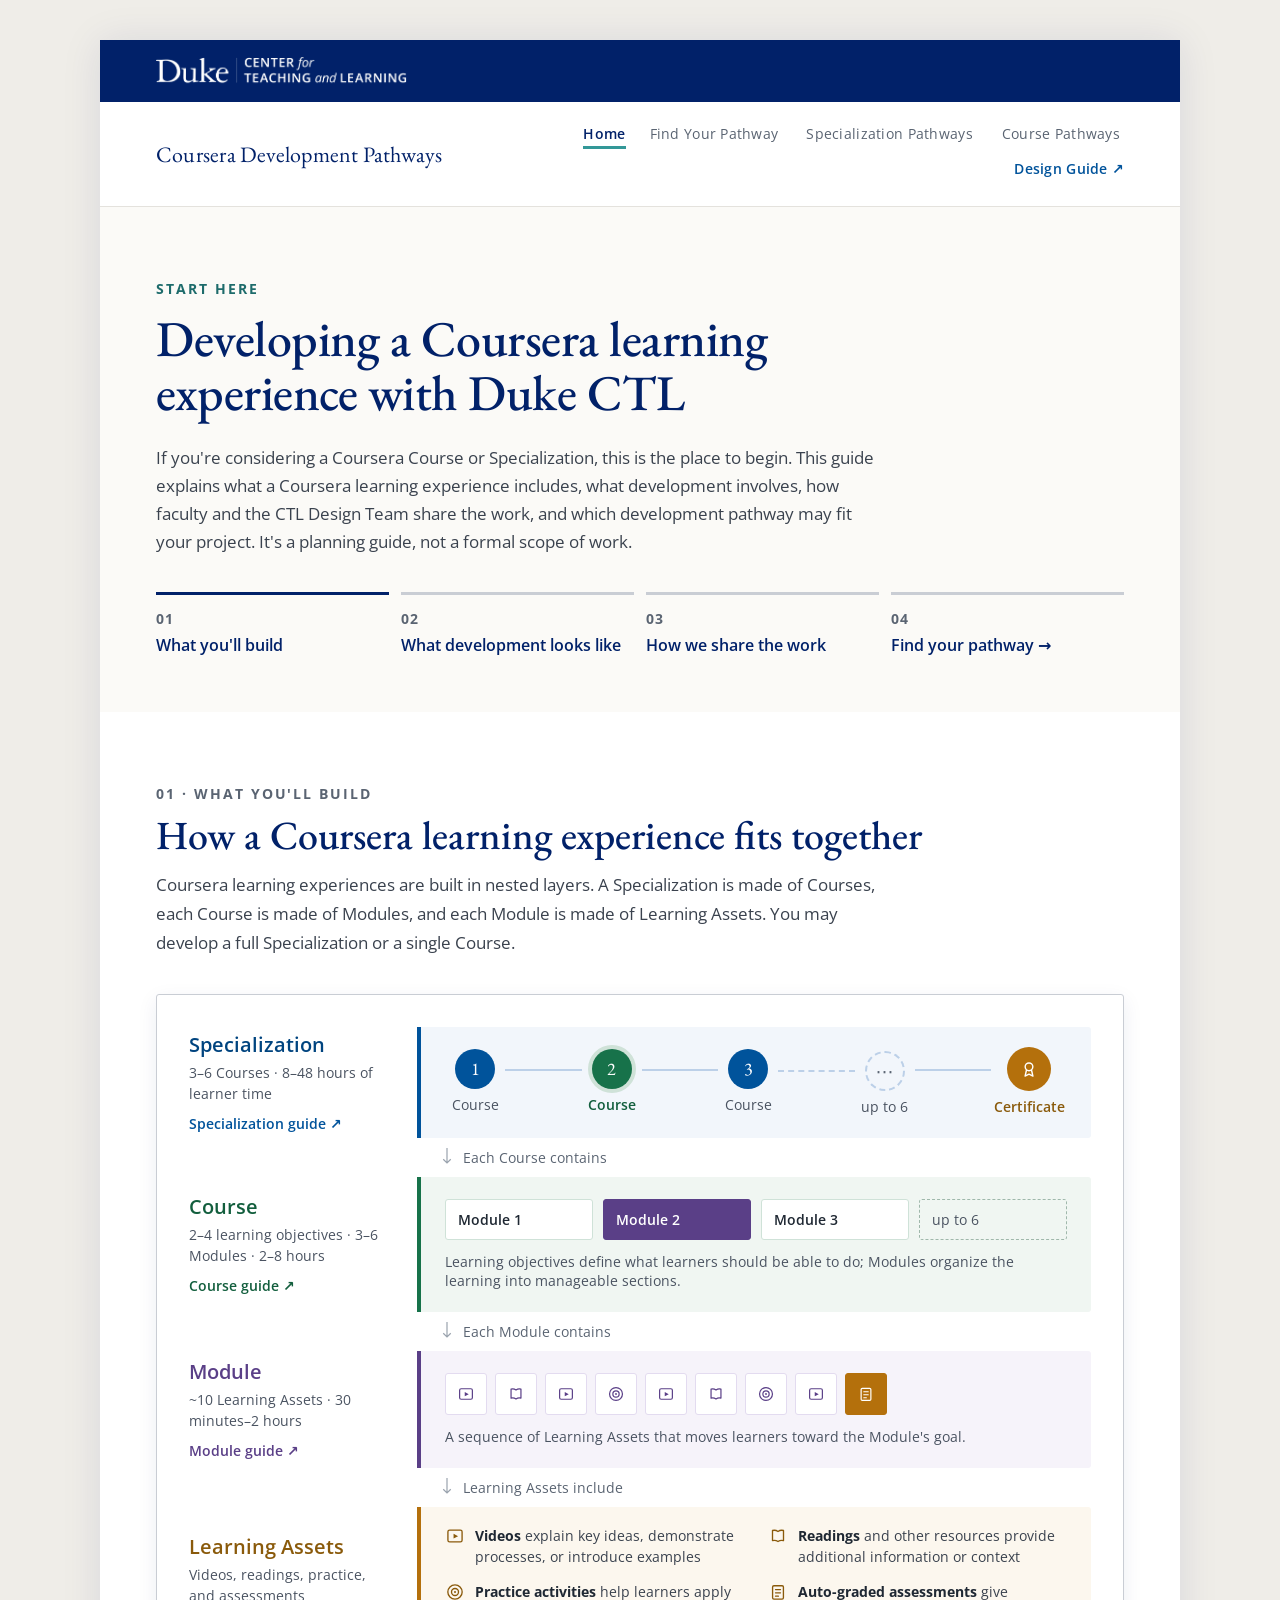
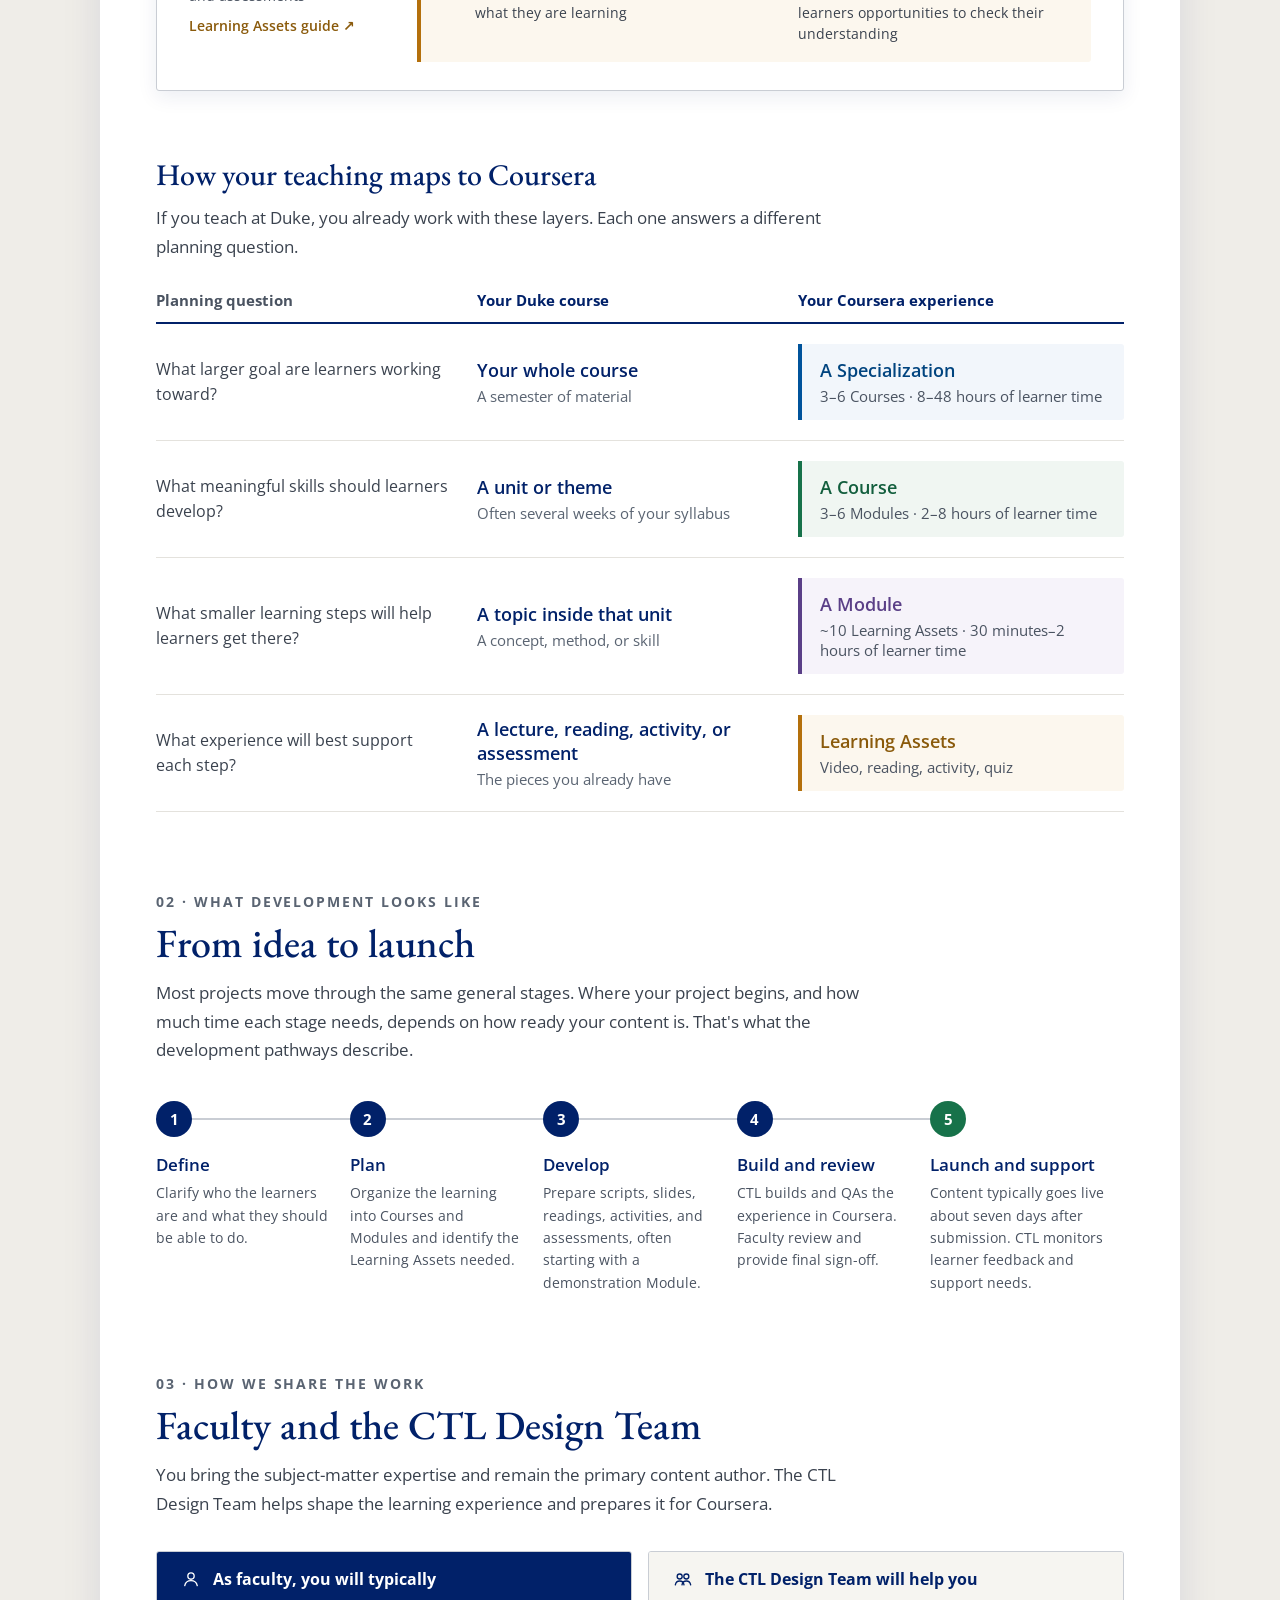
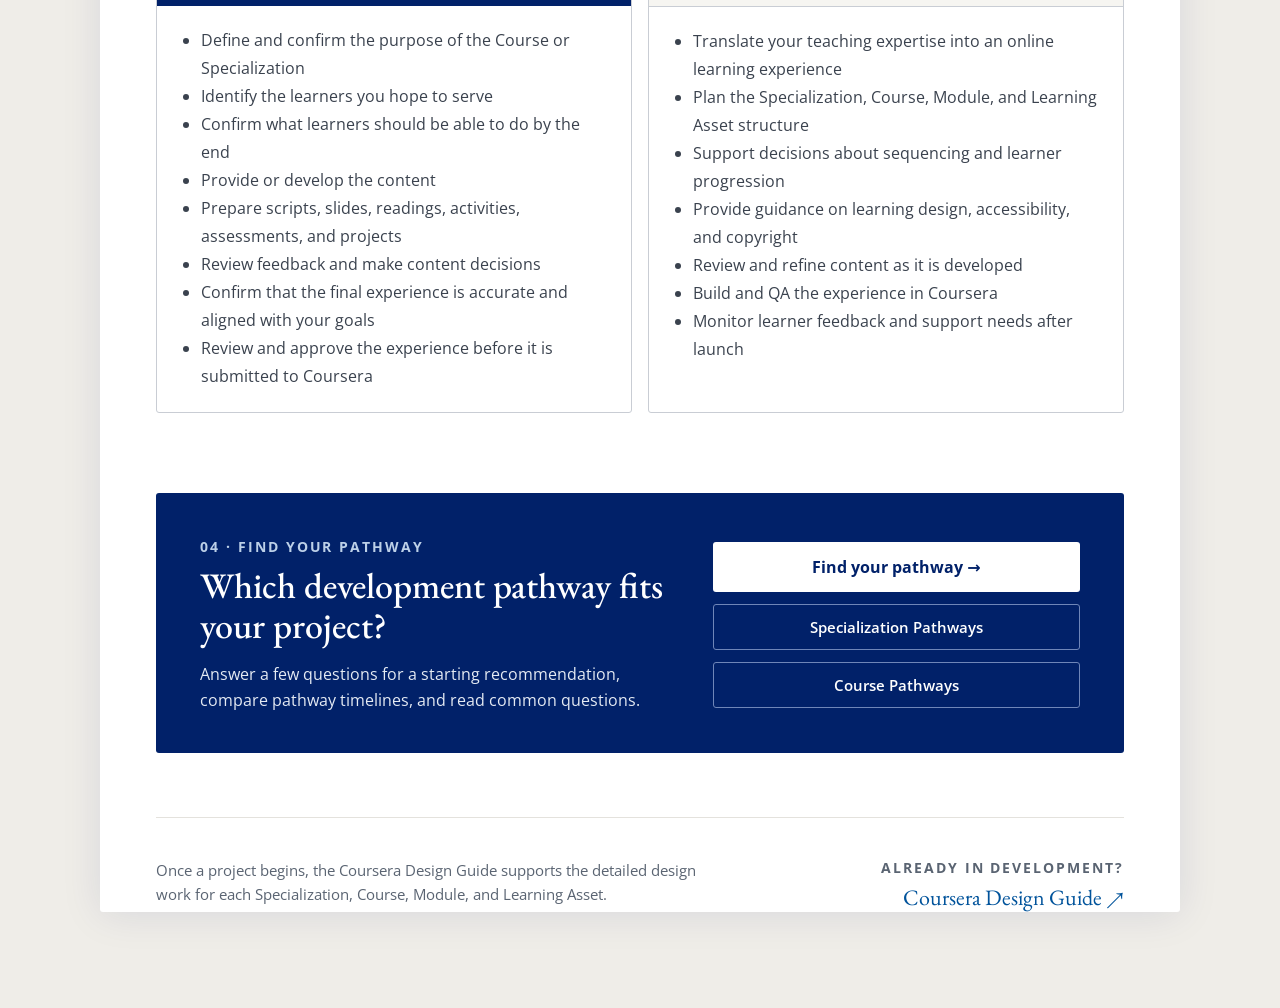
==== commit 9783a2be: "Keep the header nav in the same place on every page The current page's label is bold, which is wider" ====
--- a/index.html
+++ b/index.html
@@ -36,10 +36,10 @@
 <div style="display:flex; align-items:center; justify-content:space-between; gap:32px; padding:22px 56px; border-bottom:1px solid #E4E2DD;">
 <span style="font-family:'EB Garamond',Garamond,serif; font-size:22px; color:#012169; letter-spacing:.01em; white-space:nowrap;">Coursera Development Pathways</span>
 <nav aria-label="Site" style="display:flex; align-items:center; justify-content:flex-end; gap:10px 24px; font-size:14px; letter-spacing:.02em; flex-wrap:wrap;">
-<span aria-current="page" style="color:#012169; font-weight:600; border-bottom:3px solid #339898; padding-bottom:3px; white-space:nowrap;">Home</span>
-<a href="find-your-pathway.html" style="text-decoration:none; color:#5A6472; white-space:nowrap;">Find Your Pathway</a>
-<a href="specialization-pathways.html" style="text-decoration:none; color:#5A6472; white-space:nowrap;">Specialization Pathways</a>
-<a href="course-pathways.html" style="text-decoration:none; color:#5A6472; white-space:nowrap;">Course Pathways</a>
+<span aria-current="page" style="color:#012169; font-weight:600; border-bottom:3px solid #339898; padding-bottom:3px; white-space:nowrap;" data-label="Home">Home</span>
+<a href="find-your-pathway.html" style="text-decoration:none; color:#5A6472; white-space:nowrap;" data-label="Find Your Pathway">Find Your Pathway</a>
+<a href="specialization-pathways.html" style="text-decoration:none; color:#5A6472; white-space:nowrap;" data-label="Specialization Pathways">Specialization Pathways</a>
+<a href="course-pathways.html" style="text-decoration:none; color:#5A6472; white-space:nowrap;" data-label="Course Pathways">Course Pathways</a>
 <a href="https://mlankster16.github.io/coursera-design-guide/" target="_blank" rel="noopener" style="text-decoration:none; color:#00539B; font-weight:600; white-space:nowrap;">Design Guide <span aria-hidden="true">↗</span><span class="sr-only"> (opens in a new tab)</span></a>
 </nav>
 </div>
--- a/site.css
+++ b/site.css
@@ -26,6 +26,29 @@
 
 /* Anchor jumps (#what, #standard, …) land 20px below the top edge. */
 [data-page] [id] { scroll-margin-top: 20px; }
+
+/* --- Header nav ---------------------------------------------------------
+   The current page's item is set in 600, which is wider than 400, so without
+   this the items shifted a few px from page to page, and at full width the
+   extra px pushed "Design Guide" onto a second line on every page but Home.
+   Each item reserves the width of its bold label with a hidden copy, so the
+   nav is the same width on every page. The title/nav minimum gap drops from
+   32px to 16px so the full nav still fits on one line at 1080px; the visible
+   space between them is set by space-between and stays well over 32px. */
+[data-shell] nav > [data-label]::after {
+  content: attr(data-label);
+  content: attr(data-label) / "";
+  display: block;
+  height: 0;
+  overflow: hidden;
+  visibility: hidden;
+  font-weight: 600;
+}
+[data-shell] > [style*="justify-content:space-between"][style*="padding:22px 56px"] { column-gap: 16px !important; }
+/* Every item carries the current item's underline space (transparent), so
+   when the nav wraps, each line is the same height on every page. The current
+   item's inline border and padding override this. */
+[data-shell] nav > * { padding-bottom: 3px; border-bottom: 3px solid transparent; }
 
 /* --- Interaction -------------------------------------------------------- */
 [hidden] { display: none !important; }
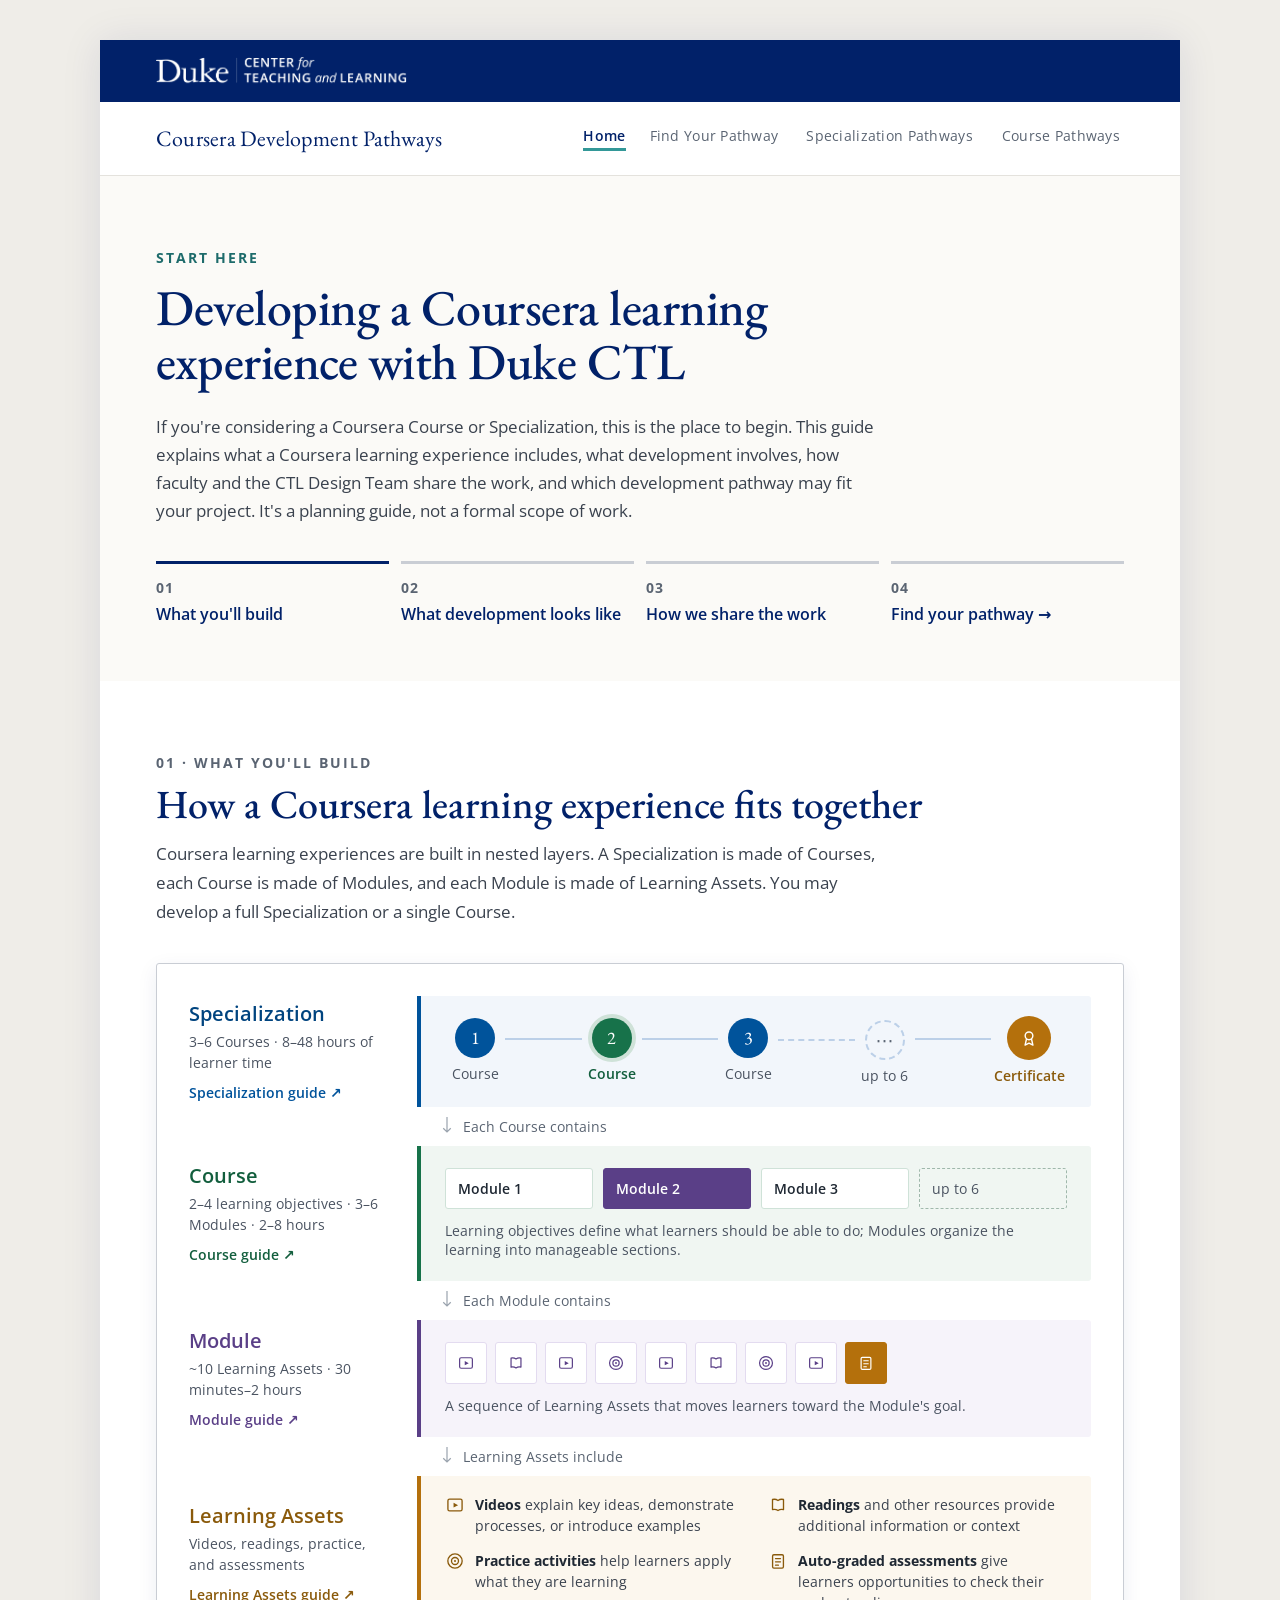
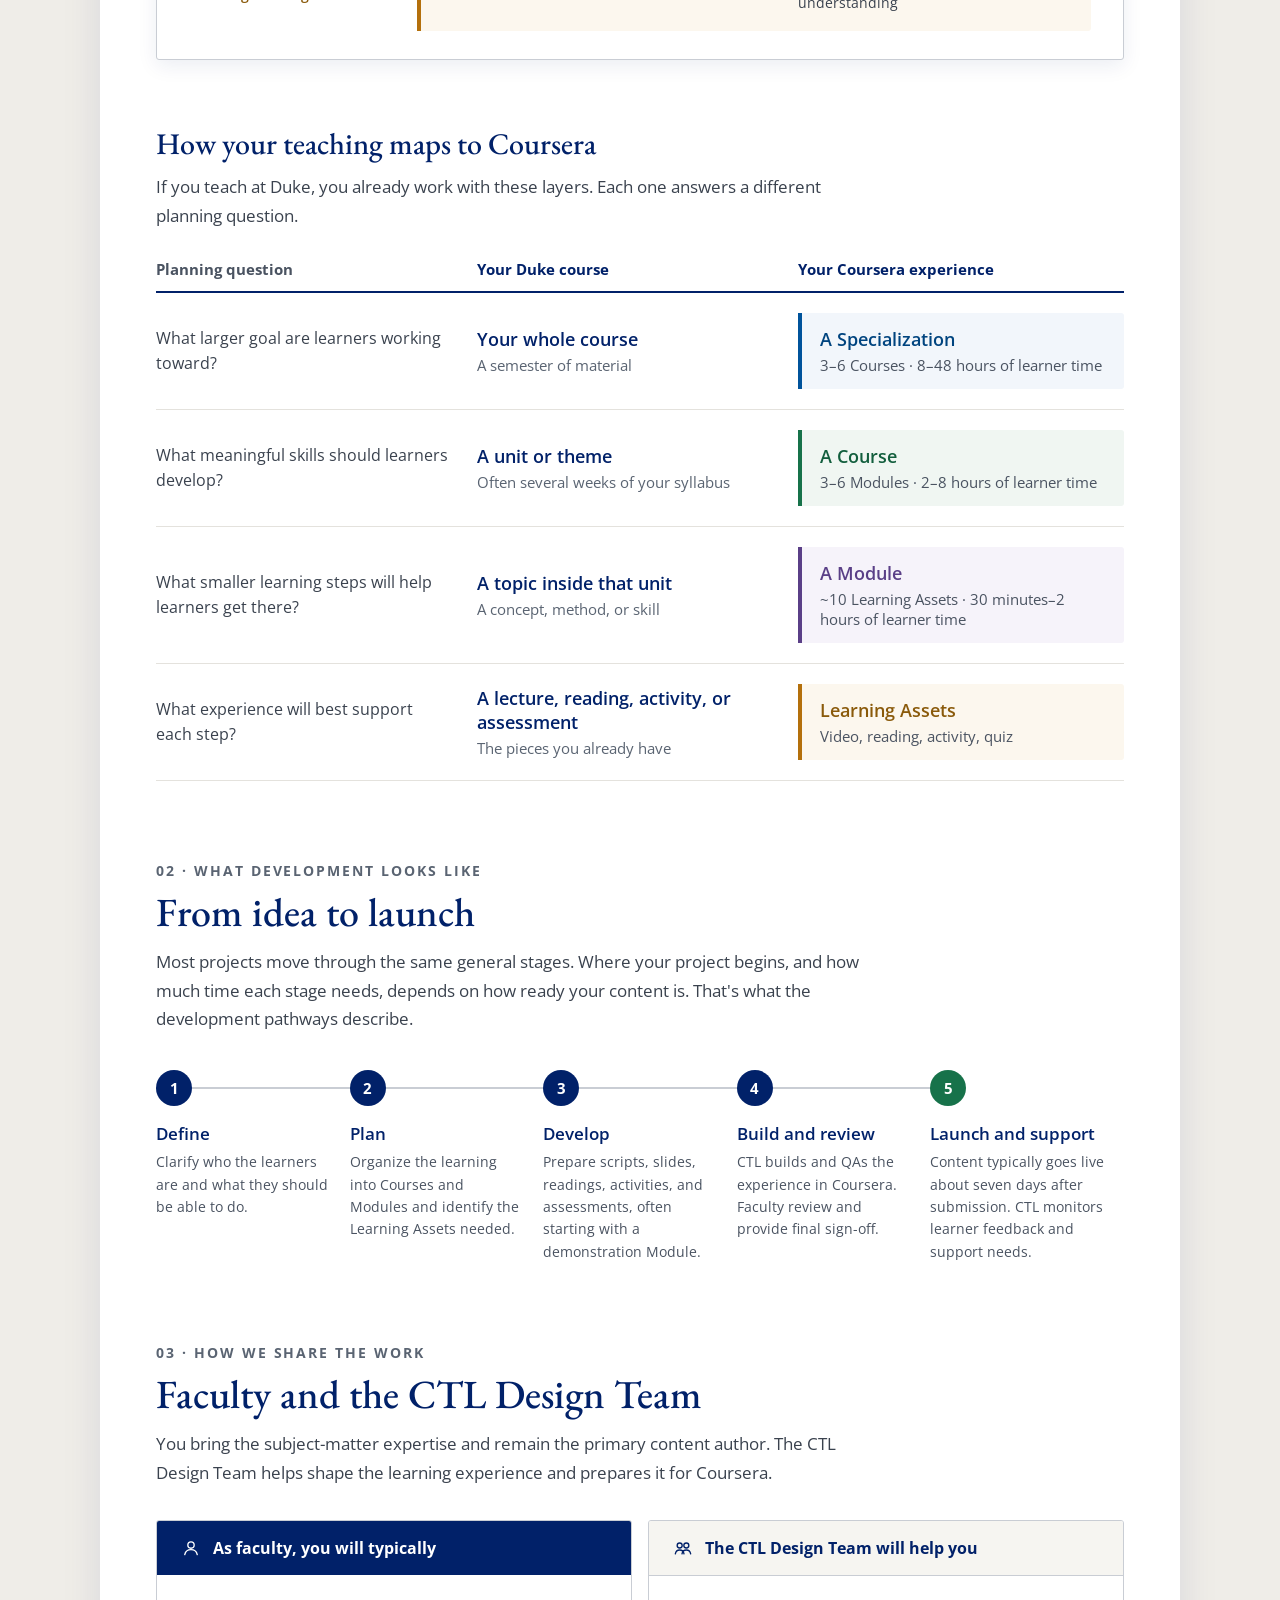
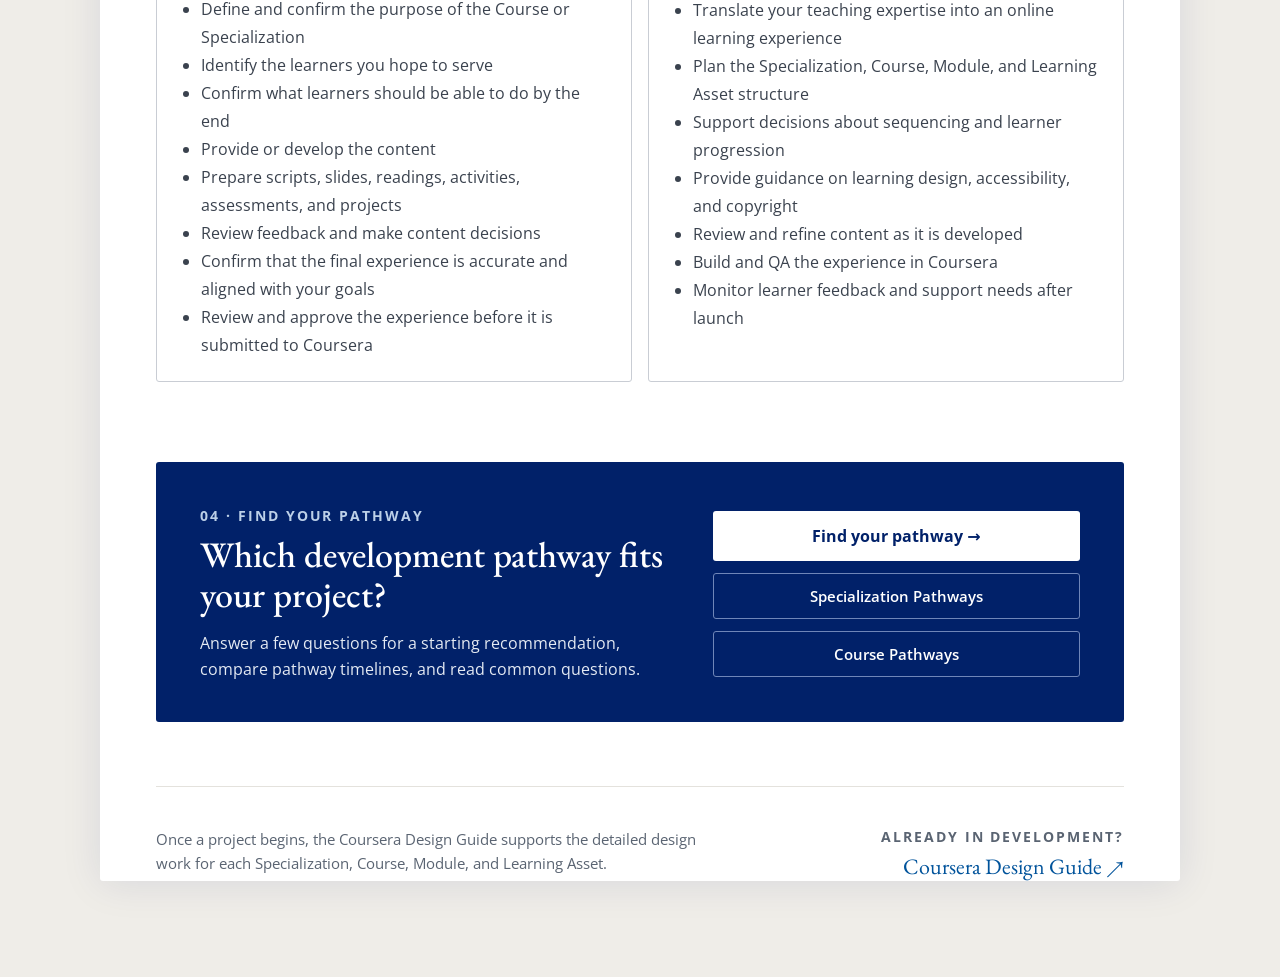
==== commit 8f042652: "Remove Design Guide from the header nav; stop tablet sideways scroll Design Guide stays linked from " ====
--- a/index.html
+++ b/index.html
@@ -40,7 +40,6 @@
 <a href="find-your-pathway.html" style="text-decoration:none; color:#5A6472; white-space:nowrap;" data-label="Find Your Pathway">Find Your Pathway</a>
 <a href="specialization-pathways.html" style="text-decoration:none; color:#5A6472; white-space:nowrap;" data-label="Specialization Pathways">Specialization Pathways</a>
 <a href="course-pathways.html" style="text-decoration:none; color:#5A6472; white-space:nowrap;" data-label="Course Pathways">Course Pathways</a>
-<a href="https://mlankster16.github.io/coursera-design-guide/" target="_blank" rel="noopener" style="text-decoration:none; color:#00539B; font-weight:600; white-space:nowrap;">Design Guide <span aria-hidden="true">↗</span><span class="sr-only"> (opens in a new tab)</span></a>
 </nav>
 </div>
 
--- a/site.css
+++ b/site.css
@@ -24,17 +24,20 @@
   margin: 0;
 }
 
+/* The design's ≤980px rule pads the shell (width:100%) by 16px a side, which
+   made it 8px wider than the window at 681–980px and scrolled sideways.
+   Border-box keeps the padding inside the width. */
+[data-shell] { box-sizing: border-box; }
+
 /* Anchor jumps (#what, #standard, …) land 20px below the top edge. */
 [data-page] [id] { scroll-margin-top: 20px; }
 
 /* --- Header nav ---------------------------------------------------------
    The current page's item is set in 600, which is wider than 400, so without
-   this the items shifted a few px from page to page, and at full width the
-   extra px pushed "Design Guide" onto a second line on every page but Home.
-   Each item reserves the width of its bold label with a hidden copy, so the
-   nav is the same width on every page. The title/nav minimum gap drops from
-   32px to 16px so the full nav still fits on one line at 1080px; the visible
-   space between them is set by space-between and stays well over 32px. */
+   this the items shifted a few px from page to page, and where the nav wraps
+   the extra px changed which line items landed on. Each item reserves the
+   width of its bold label with a hidden copy, so the nav is the same width
+   on every page. */
 [data-shell] nav > [data-label]::after {
   content: attr(data-label);
   content: attr(data-label) / "";
@@ -44,7 +47,6 @@
   visibility: hidden;
   font-weight: 600;
 }
-[data-shell] > [style*="justify-content:space-between"][style*="padding:22px 56px"] { column-gap: 16px !important; }
 /* Every item carries the current item's underline space (transparent), so
    when the nav wraps, each line is the same height on every page. The current
    item's inline border and padding override this. */
